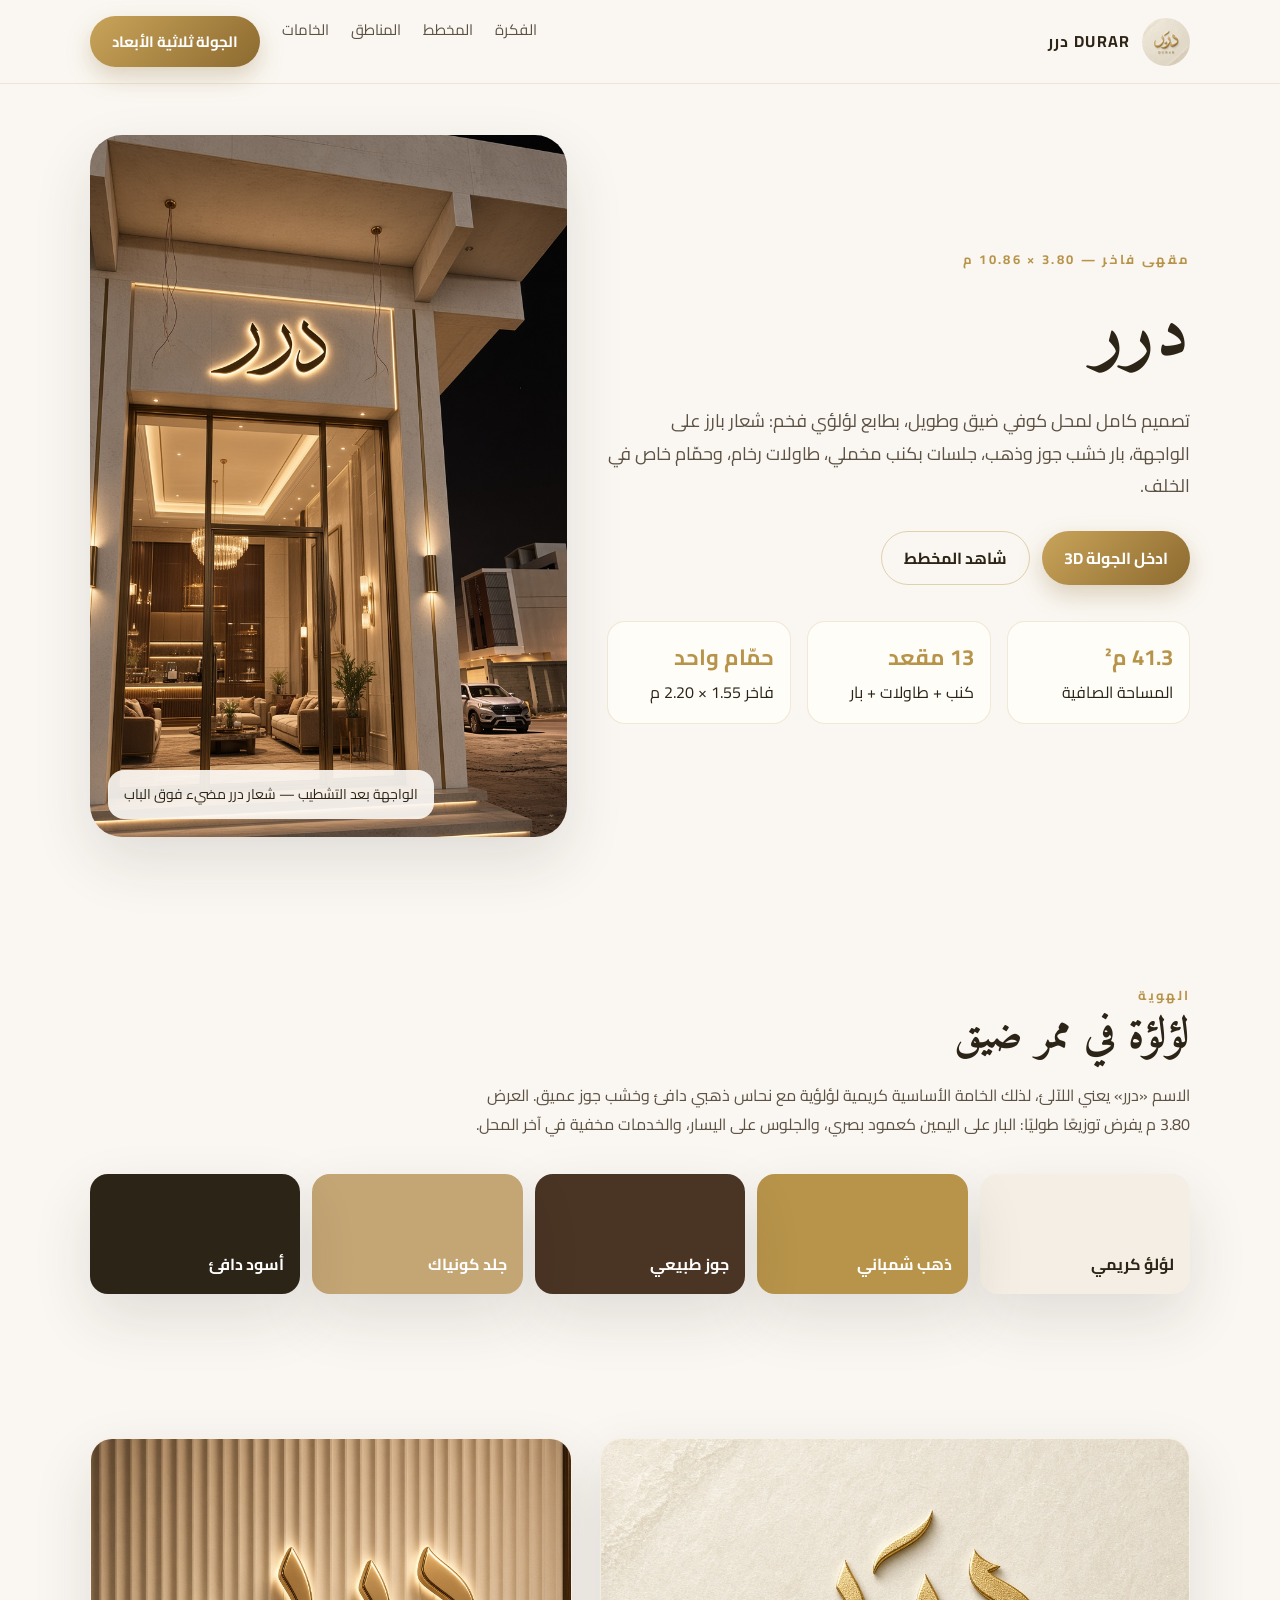
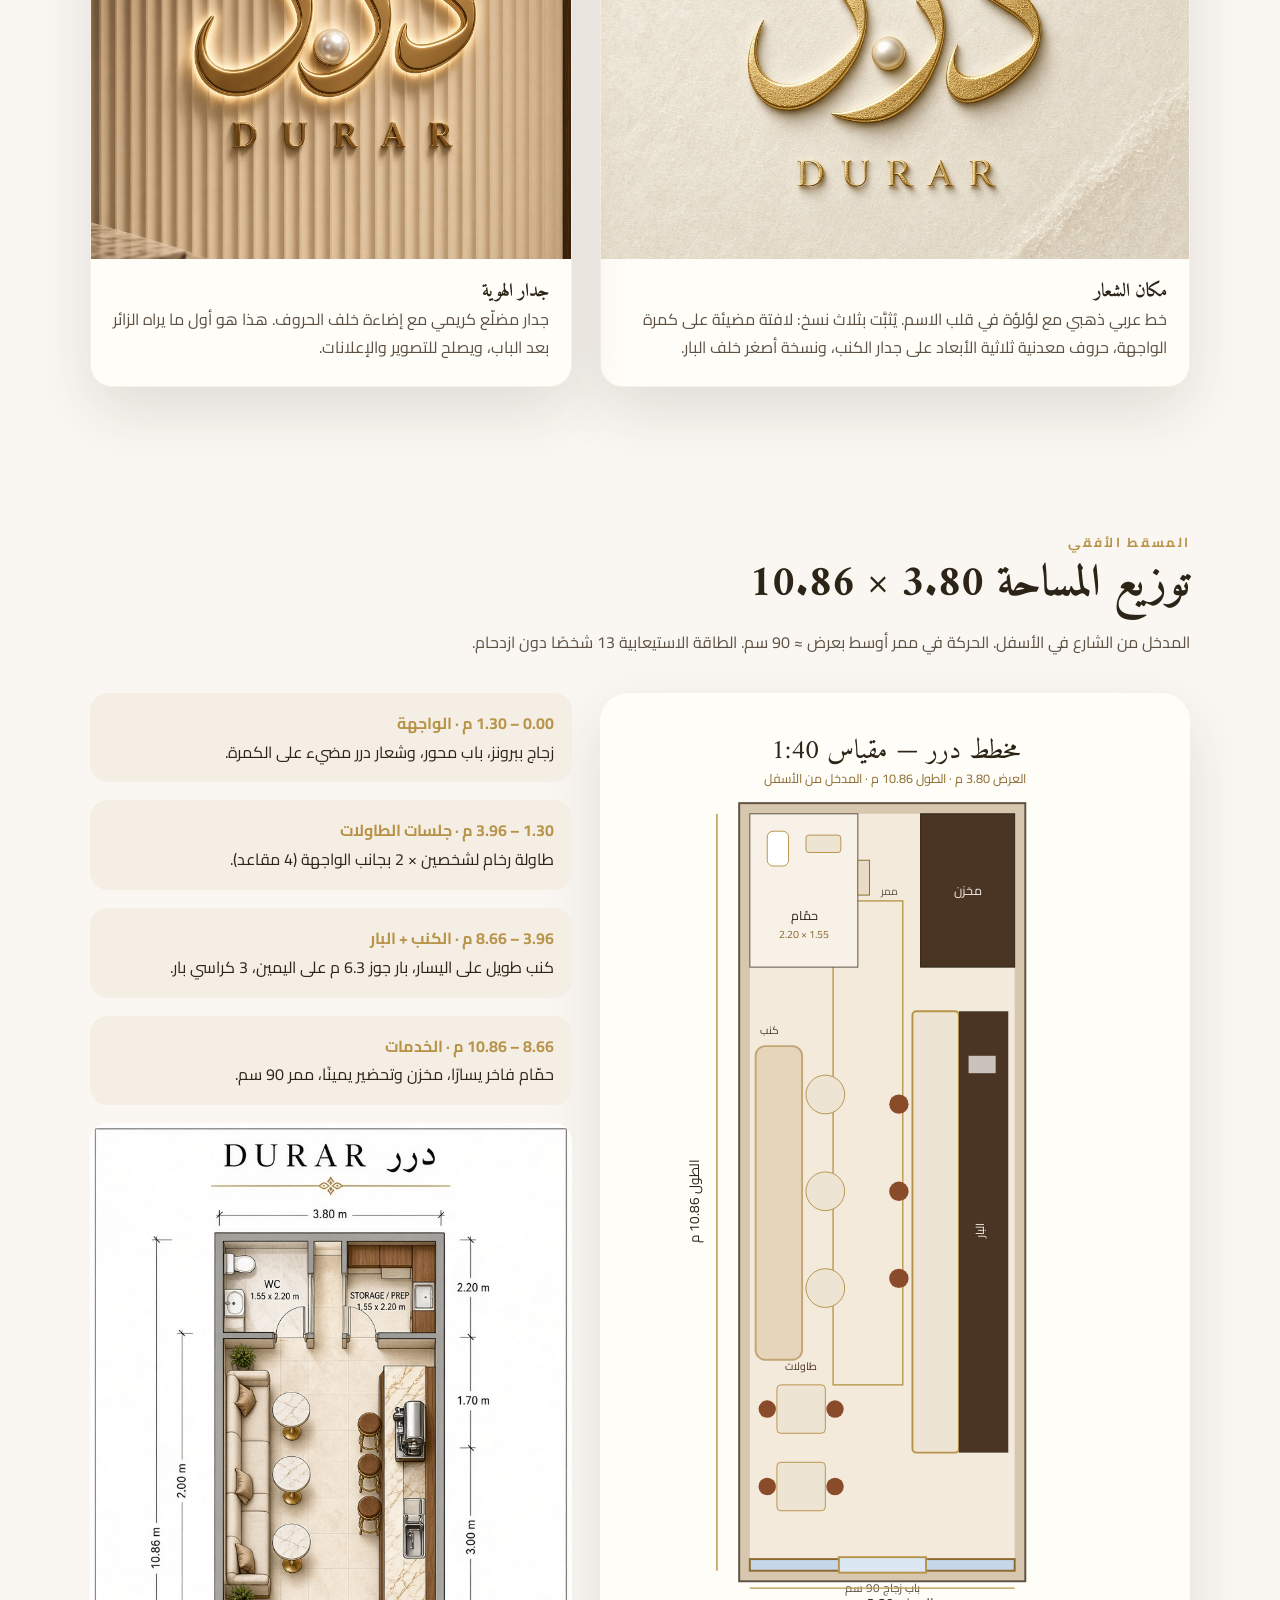
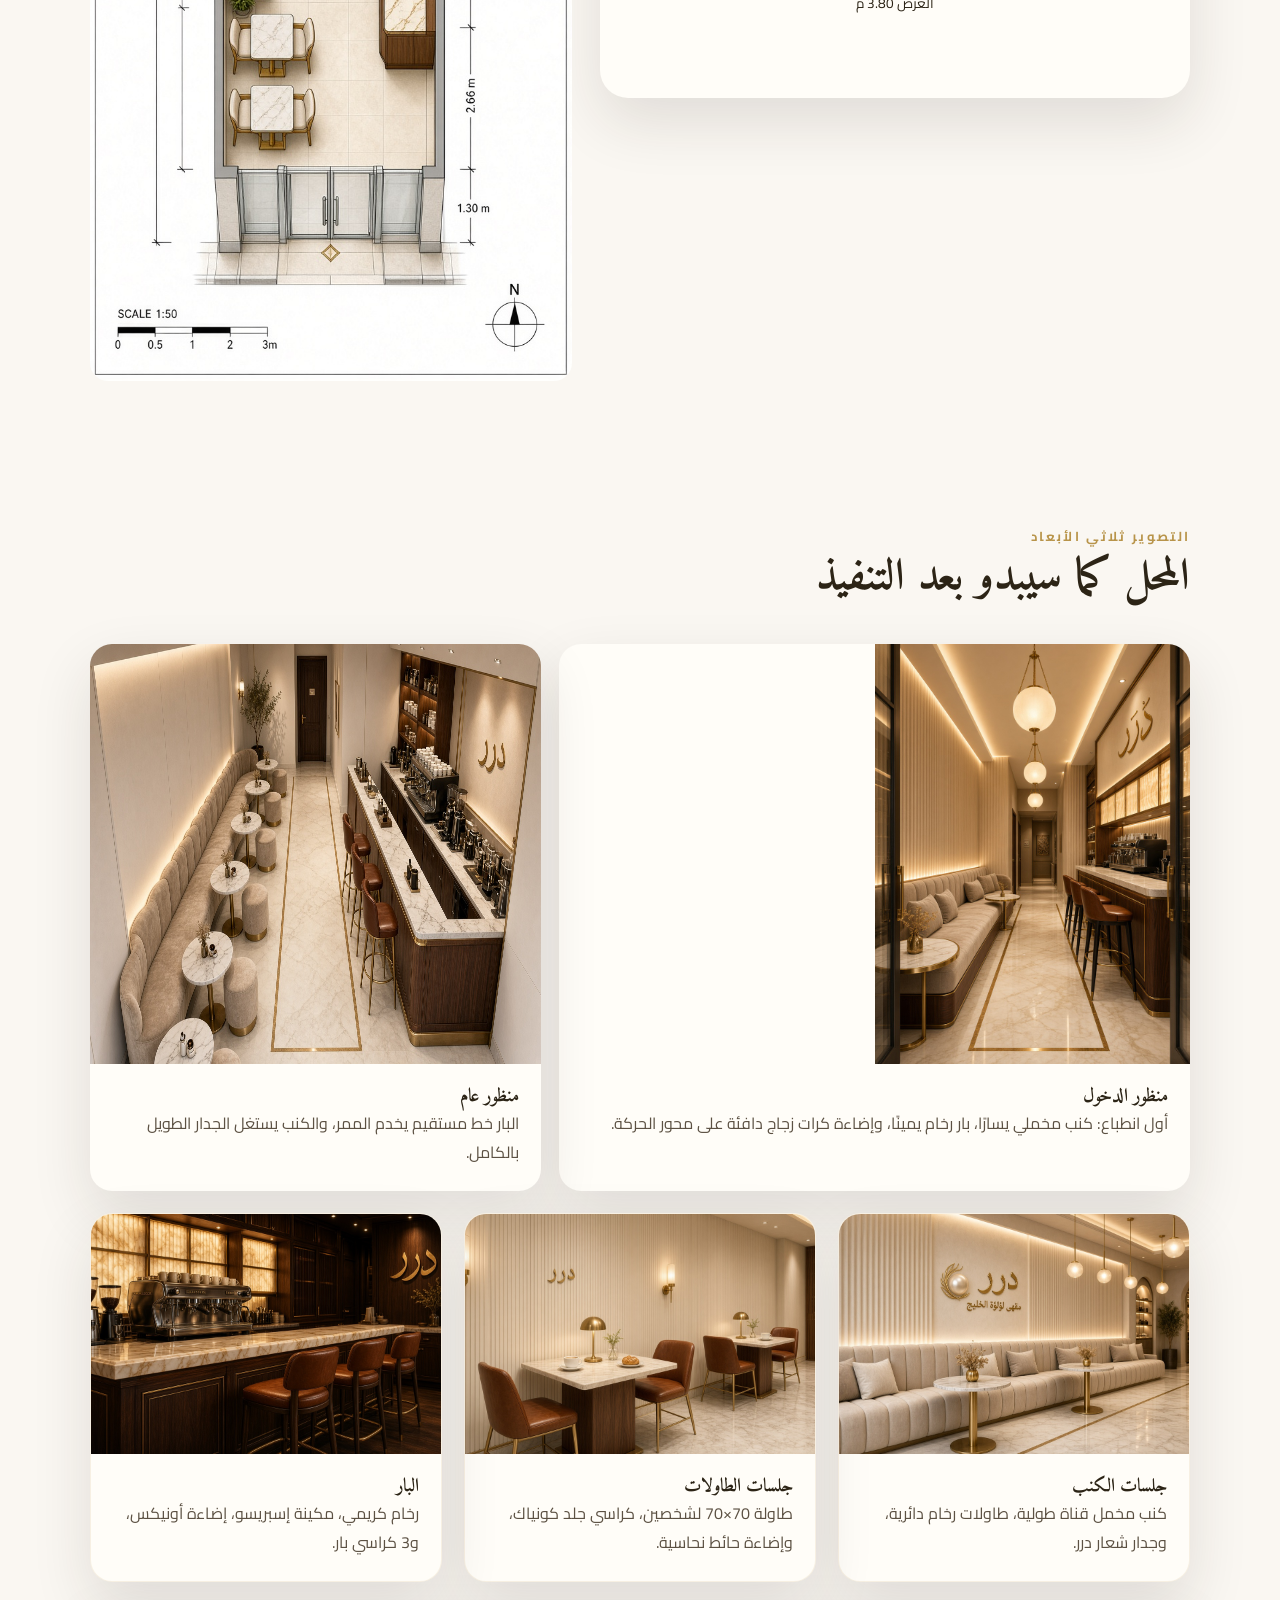
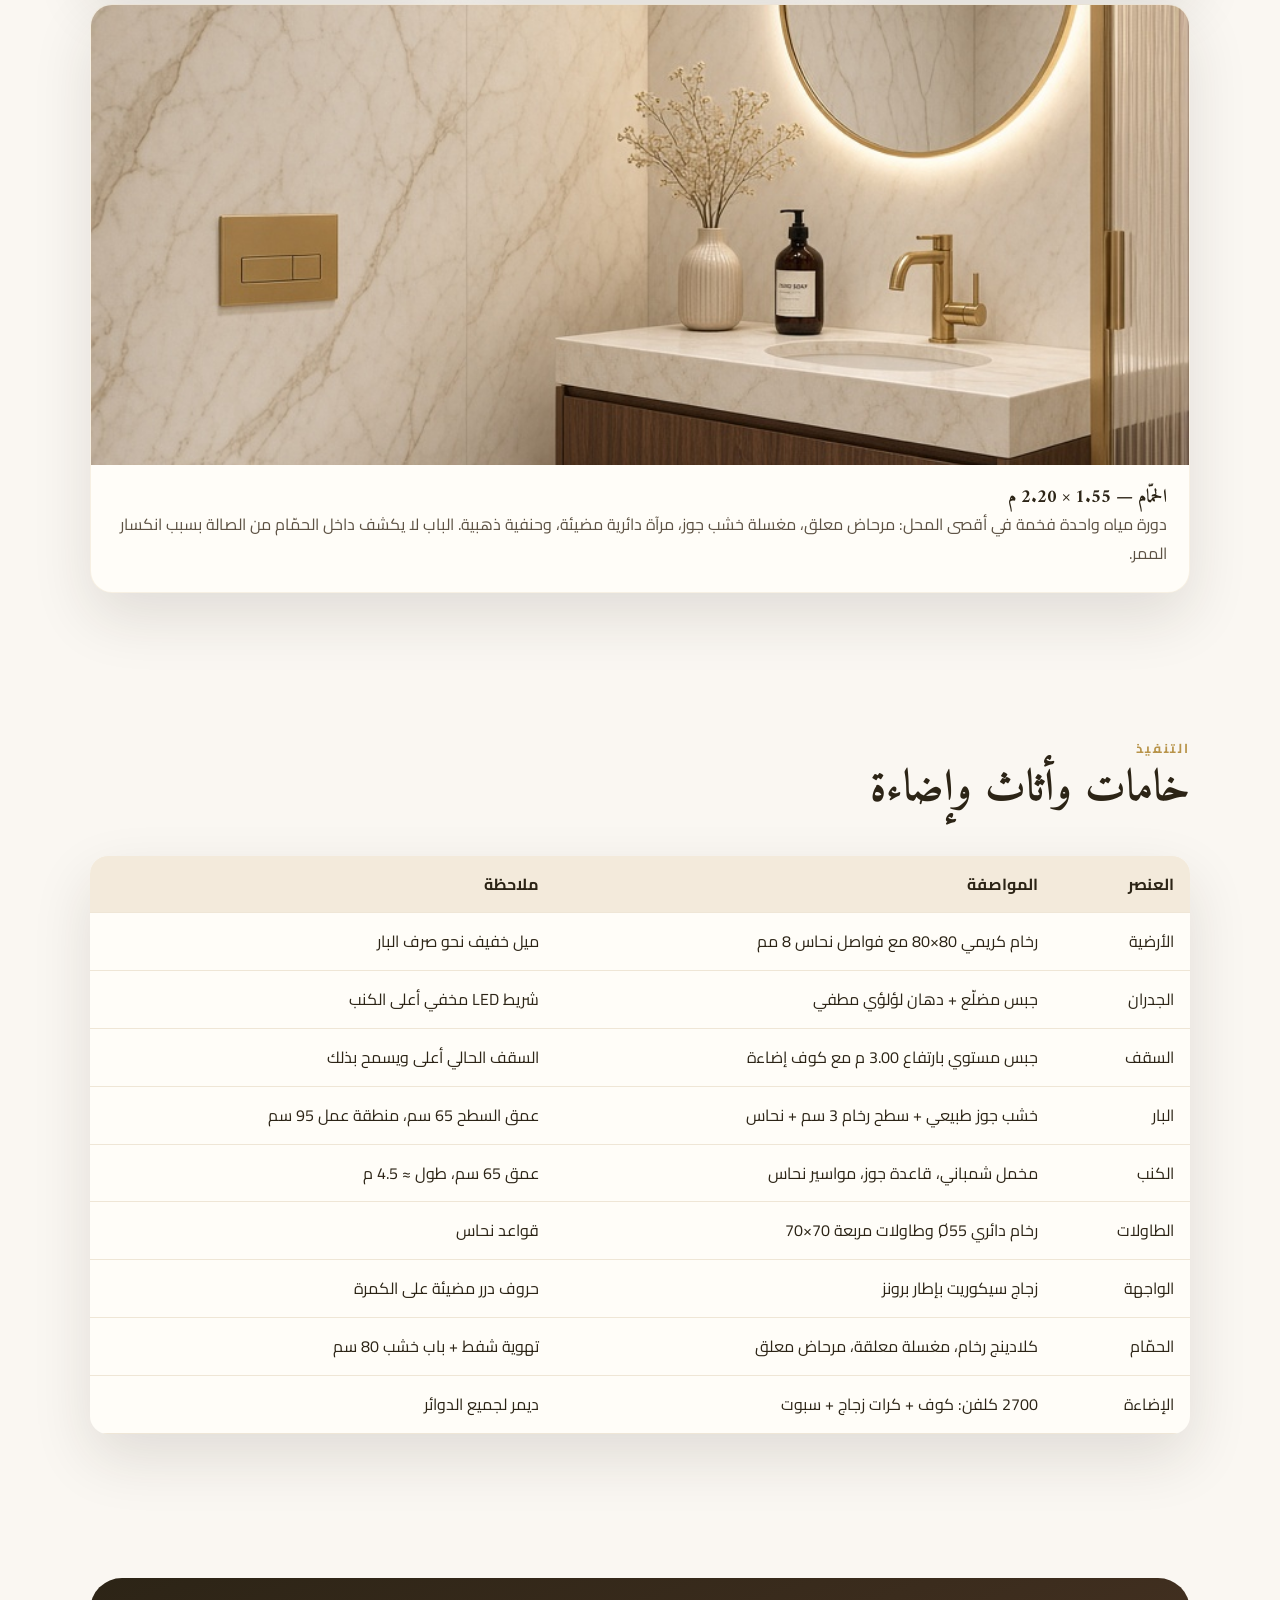
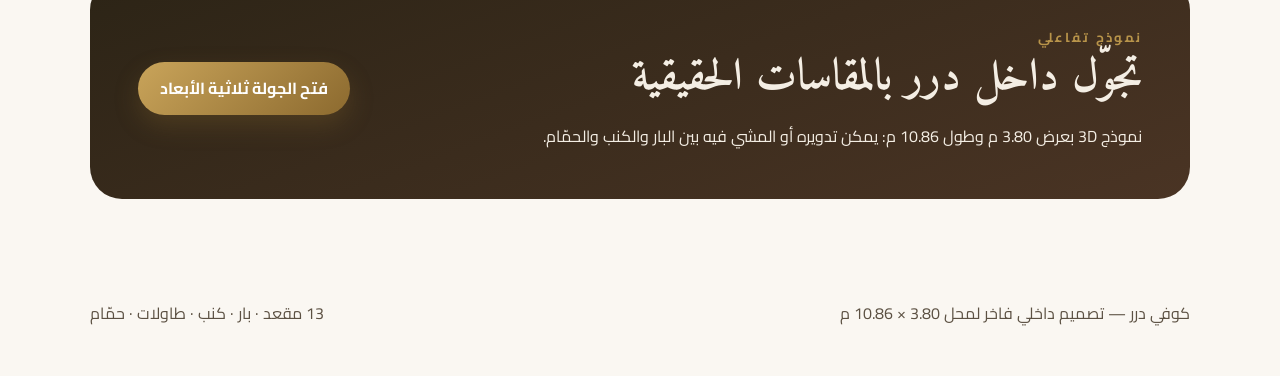
==== index.html @ 4da94f8b "Add Durar luxury cafe design with 3D walkthrough Complete interior concept for a 3.80 x 10.86 m coff" ====
<!DOCTYPE html>
<html lang="ar" dir="rtl">
<head>
  <meta charset="UTF-8" />
  <meta name="viewport" content="width=device-width, initial-scale=1" />
  <title>درر — تصميم محل كوفي فخم</title>
  <link rel="preconnect" href="https://fonts.googleapis.com" />
  <link rel="preconnect" href="https://fonts.gstatic.com" crossorigin />
  <link href="https://fonts.googleapis.com/css2?family=Amiri:wght@700&family=Cairo:wght@400;600;700&display=swap" rel="stylesheet" />
  <link rel="stylesheet" href="css/style.css" />
</head>
<body>
  <nav class="nav">
    <div class="brand">
      <img src="assets/images/durar-logo.png" alt="شعار درر" />
      <span>DURAR درر</span>
    </div>
    <div class="nav-links">
      <a href="#concept">الفكرة</a>
      <a href="#plan">المخطط</a>
      <a href="#zones">المناطق</a>
      <a href="#materials">الخامات</a>
      <a href="tour.html" class="btn">الجولة ثلاثية الأبعاد</a>
    </div>
  </nav>

  <header class="hero">
    <div>
      <div class="eyebrow">مقهى فاخر — 3.80 × 10.86 م</div>
      <h1>درر</h1>
      <p class="lead">
        تصميم كامل لمحل كوفي ضيق وطويل، بطابع لؤلؤي فخم: شعار بارز على الواجهة،
        بار خشب جوز وذهب، جلسات بكنب مخملي، طاولات رخام، وحمّام خاص في الخلف.
      </p>
      <div class="hero-actions">
        <a class="btn" href="tour.html">ادخل الجولة 3D</a>
        <a class="btn ghost" href="#plan">شاهد المخطط</a>
      </div>
      <div class="stats">
        <div class="stat"><b>41.3 م²</b>المساحة الصافية</div>
        <div class="stat"><b>13 مقعد</b>كنب + طاولات + بار</div>
        <div class="stat"><b>حمّام واحد</b>فاخر 1.55 × 2.20 م</div>
      </div>
    </div>
    <div class="hero-visual">
      <img src="assets/images/durar-exterior-night.png" alt="واجهة محل درر ليلاً" />
      <div class="badge">الواجهة بعد التشطيب — شعار درر مضيء فوق الباب</div>
    </div>
  </header>

  <section id="concept">
    <div class="section-head">
      <div class="eyebrow">الهوية</div>
      <h2>لؤلؤة في ممر ضيق</h2>
      <p class="muted">
        الاسم «درر» يعني اللآلئ، لذلك الخامة الأساسية كريمية لؤلؤية مع نحاس ذهبي دافئ
        وخشب جوز عميق. العرض 3.80 م يفرض توزيعًا طوليًا: البار على اليمين كعمود بصري،
        والجلوس على اليسار، والخدمات مخفية في آخر المحل.
      </p>
    </div>
    <div class="palette">
      <div class="swatch" style="background:#f4eee4;color:#2c2416">لؤلؤ كريمي</div>
      <div class="swatch" style="background:#b8944a">ذهب شمباني</div>
      <div class="swatch" style="background:#4a3424">جوز طبيعي</div>
      <div class="swatch" style="background:#c4a574">جلد كونياك</div>
      <div class="swatch" style="background:#2c2416">أسود دافئ</div>
    </div>
  </section>

  <section>
    <div class="grid-2">
      <article class="card tall">
        <img src="assets/images/durar-logo.png" alt="شعار درر" />
        <div class="card-body">
          <h3>مكان الشعار</h3>
          <p class="muted">
            خط عربي ذهبي مع لؤلؤة في قلب الاسم. يُثبَّت بثلاث نسخ:
            لافتة مضيئة على كمرة الواجهة، حروف معدنية ثلاثية الأبعاد على جدار الكنب،
            ونسخة أصغر خلف البار.
          </p>
        </div>
      </article>
      <article class="card tall">
        <img src="assets/images/durar-logo-wall.png" alt="جدار شعار درر داخل المحل" />
        <div class="card-body">
          <h3>جدار الهوية</h3>
          <p class="muted">
            جدار مضلّع كريمي مع إضاءة خلف الحروف. هذا هو أول ما يراه الزائر بعد الباب،
            ويصلح للتصوير والإعلانات.
          </p>
        </div>
      </article>
    </div>
  </section>

  <section id="plan">
    <div class="section-head">
      <div class="eyebrow">المسقط الأفقي</div>
      <h2>توزيع المساحة 3.80 × 10.86</h2>
      <p class="muted">
        المدخل من الشارع في الأسفل. الحركة في ممر أوسط بعرض ≈ 90 سم.
        الطاقة الاستيعابية 13 شخصًا دون ازدحام.
      </p>
    </div>
    <div class="grid-2">
      <div class="plan-wrap">
        <svg class="plan-svg" viewBox="0 0 560 980" xmlns="http://www.w3.org/2000/svg" role="img" aria-label="مخطط محل درر">
          <rect width="560" height="980" fill="#fffdf8"/>
          <text x="280" y="42" text-anchor="middle" font-family="Amiri, serif" font-size="28" fill="#2c2416">مخطط درر — مقياس 1:40</text>
          <text x="280" y="68" text-anchor="middle" font-family="Cairo, sans-serif" font-size="13" fill="#8c6a2f">العرض 3.80 م  ·  الطول 10.86 م  ·  المدخل من الأسفل</text>

          <!-- scale: 1m = 72px, origin inner top-left at (130, 100) representing back-left of shop -->
          <g transform="translate(130,100)">
            <!-- outer walls, inner is 273.6 x 781.92 -->
            <rect x="-11" y="-11" width="295.6" height="803.92" fill="#d7c7ae" stroke="#5c5143" stroke-width="2"/>
            <rect x="0" y="0" width="273.6" height="781.92" fill="#f3eadb"/>

            <!-- brass floor inlay -->
            <rect x="86" y="90" width="72" height="500" fill="none" stroke="#b8944a" stroke-width="1.4"/>

            <!-- glass facade at bottom z=0 which is y=781.92 -->
            <rect x="0" y="770" width="273.6" height="12" fill="#c5d7e8" stroke="#8c6a2f" stroke-width="2"/>
            <rect x="92" y="768" width="90" height="16" fill="#dbe7f2" stroke="#b8944a" stroke-width="2"/>
            <text x="137" y="804" text-anchor="middle" font-size="12" fill="#5c5143" font-family="Cairo, sans-serif">باب زجاج 90 سم</text>

            <!-- two square tables near entrance: z=0.9-2.7 => y = 781.92 - z*72 -->
            <rect x="28" y="590" width="50" height="50" rx="4" fill="#eee4d4" stroke="#b8944a"/>
            <rect x="28" y="670" width="50" height="50" rx="4" fill="#eee4d4" stroke="#b8944a"/>
            <circle cx="18" cy="615" r="9" fill="#8a4b2a"/>
            <circle cx="88" cy="615" r="9" fill="#8a4b2a"/>
            <circle cx="18" cy="695" r="9" fill="#8a4b2a"/>
            <circle cx="88" cy="695" r="9" fill="#8a4b2a"/>
            <text x="53" y="575" text-anchor="middle" font-size="11" fill="#4a3424" font-family="Cairo, sans-serif">طاولات</text>

            <!-- sofa left z=3.05 to 7.55 -->
            <rect x="6" y="240" width="48" height="324" rx="10" fill="#e6d5bb" stroke="#c4a574" stroke-width="2"/>
            <circle cx="78" cy="290" r="20" fill="#eee4d4" stroke="#b8944a"/>
            <circle cx="78" cy="390" r="20" fill="#eee4d4" stroke="#b8944a"/>
            <circle cx="78" cy="490" r="20" fill="#eee4d4" stroke="#b8944a"/>
            <text x="30" y="228" font-size="11" fill="#4a3424" font-family="Cairo, sans-serif">كنب</text>

            <!-- bar right z=1.7 to 8.05 -->
            <rect x="168" y="204" width="48" height="456" rx="4" fill="#eee4d4" stroke="#b8944a" stroke-width="2"/>
            <rect x="216" y="204" width="51" height="456" fill="#4a3424"/>
            <circle cx="154" cy="300" r="10" fill="#8a4b2a"/>
            <circle cx="154" cy="390" r="10" fill="#8a4b2a"/>
            <circle cx="154" cy="480" r="10" fill="#8a4b2a"/>
            <rect x="226" y="250" width="28" height="18" fill="#c9c3bb"/>
            <text x="242" y="430" text-anchor="middle" font-size="12" fill="#f4eee4" font-family="Cairo, sans-serif" transform="rotate(-90 242 430)">البار</text>

            <!-- back service z=8.66-10.86 => y=0 to 158.4 -->
            <rect x="0" y="0" width="111.6" height="158.4" fill="#f7f1e8" stroke="#5c5143"/>
            <rect x="176.4" y="0" width="97.2" height="158.4" fill="#4a3424" stroke="#2c2416"/>
            <rect x="18" y="18" width="22" height="36" rx="6" fill="#ffffff" stroke="#b8944a"/>
            <rect x="58" y="22" width="36" height="18" rx="3" fill="#eee4d4" stroke="#b8944a"/>
            <text x="56" y="110" text-anchor="middle" font-size="13" fill="#2c2416" font-family="Cairo, sans-serif">حمّام</text>
            <text x="56" y="128" text-anchor="middle" font-size="11" fill="#8c6a2f" font-family="Cairo, sans-serif">1.55 × 2.20</text>
            <text x="225" y="84" text-anchor="middle" font-size="13" fill="#f4eee4" font-family="Cairo, sans-serif">مخزن</text>
            <text x="144" y="84" text-anchor="middle" font-size="11" fill="#5c5143" font-family="Cairo, sans-serif">ممر</text>
            <rect x="111.6" y="48" width="12" height="36" fill="#e8dcc8" stroke="#8c6a2f"/>
          </g>

          <!-- dimensions -->
          <text x="280" y="920" text-anchor="middle" font-size="14" fill="#2c2416" font-family="Cairo, sans-serif">العرض 3.80 م</text>
          <line x1="130" y1="900" x2="403.6" y2="900" stroke="#b8944a" stroke-width="1.5"/>
          <text x="78" y="500" text-anchor="middle" font-size="14" fill="#2c2416" font-family="Cairo, sans-serif" transform="rotate(-90 78 500)">الطول 10.86 م</text>
          <line x1="96" y1="100" x2="96" y2="882" stroke="#b8944a" stroke-width="1.5"/>
        </svg>
      </div>
      <div class="zones">
        <div class="zone"><b>0.00 – 1.30 م · الواجهة</b><br />زجاج ببرونز، باب محور، وشعار درر مضيء على الكمرة.</div>
        <div class="zone"><b>1.30 – 3.96 م · جلسات الطاولات</b><br />طاولة رخام لشخصين × 2 بجانب الواجهة (4 مقاعد).</div>
        <div class="zone"><b>3.96 – 8.66 م · الكنب + البار</b><br />كنب طويل على اليسار، بار جوز 6.3 م على اليمين، 3 كراسي بار.</div>
        <div class="zone"><b>8.66 – 10.86 م · الخدمات</b><br />حمّام فاخر يسارًا، مخزن وتحضير يمينًا، ممر 90 سم.</div>
        <img src="assets/images/durar-floorplan-accurate.png" alt="مخطط أثاث ملون لمحل درر" style="border-radius:18px" />
      </div>
    </div>
  </section>

  <section id="zones">
    <div class="section-head">
      <div class="eyebrow">التصوير ثلاثي الأبعاد</div>
      <h2>المحل كما سيبدو بعد التنفيذ</h2>
    </div>
    <div class="gallery">
      <article class="shot">
        <img src="assets/images/durar-interior-entrance.png" alt="منظور الدخول إلى المحل" />
        <div class="shot-body">
          <h3>منظور الدخول</h3>
          <p class="muted">أول انطباع: كنب مخملي يسارًا، بار رخام يمينًا، وإضاءة كرات زجاج دافئة على محور الحركة.</p>
        </div>
      </article>
      <article class="shot">
        <img src="assets/images/durar-isometric.png" alt="منظور علوي لكامل المحل" />
        <div class="shot-body">
          <h3>منظور عام</h3>
          <p class="muted">البار خط مستقيم يخدم الممر، والكنب يستغل الجدار الطويل بالكامل.</p>
        </div>
      </article>
    </div>
    <div class="grid-3" style="margin-top:22px">
      <article class="card">
        <img src="assets/images/durar-sofa-lounge.png" alt="جلسات الكنب" />
        <div class="card-body">
          <h3>جلسات الكنب</h3>
          <p class="muted">كنب مخمل قناة طولية، طاولات رخام دائرية، وجدار شعار درر.</p>
        </div>
      </article>
      <article class="card">
        <img src="assets/images/durar-tables.png" alt="جلسات الطاولات" />
        <div class="card-body">
          <h3>جلسات الطاولات</h3>
          <p class="muted">طاولة 70×70 لشخصين، كراسي جلد كونياك، وإضاءة حائط نحاسية.</p>
        </div>
      </article>
      <article class="card">
        <img src="assets/images/durar-bar.png" alt="بار درر" />
        <div class="card-body">
          <h3>البار</h3>
          <p class="muted">رخام كريمي، مكينة إسبريسو، إضاءة أونيكس، و3 كراسي بار.</p>
        </div>
      </article>
    </div>
    <article class="card" style="margin-top:22px">
      <img src="assets/images/durar-bathroom.png" alt="حمام محل درر" style="height:460px;object-fit:cover" />
      <div class="card-body">
        <h3>الحمّام — 1.55 × 2.20 م</h3>
        <p class="muted">
          دورة مياه واحدة فخمة في أقصى المحل: مرحاض معلق، مغسلة خشب جوز، مرآة دائرية مضيئة،
          وحنفية ذهبية. الباب لا يكشف داخل الحمّام من الصالة بسبب انكسار الممر.
        </p>
      </div>
    </article>
  </section>

  <section id="materials">
    <div class="section-head">
      <div class="eyebrow">التنفيذ</div>
      <h2>خامات وأثاث وإضاءة</h2>
    </div>
    <table>
      <thead>
        <tr><th>العنصر</th><th>المواصفة</th><th>ملاحظة</th></tr>
      </thead>
      <tbody>
        <tr><td>الأرضية</td><td>رخام كريمي 80×80 مع فواصل نحاس 8 مم</td><td>ميل خفيف نحو صرف البار</td></tr>
        <tr><td>الجدران</td><td>جبس مضلّع + دهان لؤلؤي مطفي</td><td>شريط LED مخفي أعلى الكنب</td></tr>
        <tr><td>السقف</td><td>جبس مستوي بارتفاع 3.00 م مع كوف إضاءة</td><td>السقف الحالي أعلى ويسمح بذلك</td></tr>
        <tr><td>البار</td><td>خشب جوز طبيعي + سطح رخام 3 سم + نحاس</td><td>عمق السطح 65 سم، منطقة عمل 95 سم</td></tr>
        <tr><td>الكنب</td><td>مخمل شمباني، قاعدة جوز، مواسير نحاس</td><td>عمق 65 سم، طول ≈ 4.5 م</td></tr>
        <tr><td>الطاولات</td><td>رخام دائري Ø55 وطاولات مربعة 70×70</td><td>قواعد نحاس</td></tr>
        <tr><td>الواجهة</td><td>زجاج سيكوريت بإطار برونز</td><td>حروف درر مضيئة على الكمرة</td></tr>
        <tr><td>الحمّام</td><td>كلادينج رخام، مغسلة معلقة، مرحاض معلق</td><td>تهوية شفط + باب خشب 80 سم</td></tr>
        <tr><td>الإضاءة</td><td>2700 كلفن: كوف + كرات زجاج + سبوت</td><td>ديمر لجميع الدوائر</td></tr>
      </tbody>
    </table>
  </section>

  <section>
    <div class="cta">
      <div>
        <div class="eyebrow">نموذج تفاعلي</div>
        <h2>تجوّل داخل درر بالمقاسات الحقيقية</h2>
        <p>نموذج 3D بعرض 3.80 م وطول 10.86 م: يمكن تدويره أو المشي فيه بين البار والكنب والحمّام.</p>
      </div>
      <a class="btn" href="tour.html">فتح الجولة ثلاثية الأبعاد</a>
    </div>
  </section>

  <footer>
    <span>كوفي درر — تصميم داخلي فاخر لمحل 3.80 × 10.86 م</span>
    <span>13 مقعد · بار · كنب · طاولات · حمّام</span>
  </footer>
</body>
</html>
---- css/style.css ----
:root {
  --cream: #f4eee4;
  --cream-dark: #e8dcc8;
  --pearl: #faf7f2;
  --ink: #2c2416;
  --ink-soft: #5c5143;
  --gold: #b8944a;
  --gold-light: #d4b56a;
  --walnut: #4a3424;
  --white: #fffdf8;
  --shadow: 0 24px 60px rgba(44, 36, 22, 0.12);
  --radius: 22px;
}

* {
  box-sizing: border-box;
  margin: 0;
  padding: 0;
}

html {
  scroll-behavior: smooth;
}

body {
  font-family: "Cairo", "Segoe UI", Tahoma, sans-serif;
  background: var(--pearl);
  color: var(--ink);
  line-height: 1.8;
  direction: rtl;
}

img {
  max-width: 100%;
  display: block;
}

a {
  color: inherit;
  text-decoration: none;
}

.nav {
  position: sticky;
  top: 0;
  z-index: 40;
  display: flex;
  justify-content: space-between;
  align-items: center;
  padding: 16px 7vw;
  background: rgba(250, 247, 242, 0.92);
  backdrop-filter: blur(16px);
  border-bottom: 1px solid rgba(184, 148, 74, 0.18);
}

.brand {
  display: flex;
  align-items: center;
  gap: 12px;
  font-weight: 700;
  letter-spacing: 0.08em;
}

.brand img {
  width: 48px;
  height: 48px;
  object-fit: cover;
  border-radius: 50%;
}

.nav-links {
  display: flex;
  gap: 22px;
  font-size: 15px;
  color: var(--ink-soft);
}

.nav-links a:hover,
.btn:hover {
  color: var(--gold);
}

.btn {
  display: inline-flex;
  align-items: center;
  justify-content: center;
  gap: 8px;
  background: linear-gradient(135deg, #c9a45a, #8c6a2f);
  color: white;
  padding: 12px 22px;
  border-radius: 999px;
  font-weight: 700;
  border: 0;
  cursor: pointer;
  box-shadow: 0 10px 24px rgba(140, 106, 47, 0.28);
}

.btn.ghost {
  background: transparent;
  color: var(--ink);
  border: 1px solid rgba(184, 148, 74, 0.4);
  box-shadow: none;
}

.hero {
  min-height: 92vh;
  display: grid;
  grid-template-columns: 1.1fr 0.9fr;
  gap: 40px;
  align-items: center;
  padding: 48px 7vw 72px;
}

.eyebrow {
  color: var(--gold);
  font-weight: 700;
  letter-spacing: 0.18em;
  font-size: 13px;
}

h1,
h2,
h3 {
  font-family: "Amiri", serif;
  line-height: 1.35;
}

h1 {
  font-size: clamp(42px, 6vw, 78px);
  margin: 12px 0 18px;
}

h2 {
  font-size: clamp(28px, 4vw, 44px);
  margin-bottom: 14px;
}

.lead {
  font-size: 18px;
  color: var(--ink-soft);
  max-width: 620px;
}

.hero-actions {
  display: flex;
  gap: 12px;
  margin-top: 28px;
  flex-wrap: wrap;
}

.stats {
  display: grid;
  grid-template-columns: repeat(3, minmax(0, 1fr));
  gap: 16px;
  margin-top: 36px;
}

.stat {
  background: var(--white);
  border: 1px solid rgba(184, 148, 74, 0.2);
  border-radius: 18px;
  padding: 16px;
}

.stat b {
  display: block;
  font-size: 22px;
  color: var(--gold);
}

.hero-visual {
  position: relative;
}

.hero-visual img {
  width: 100%;
  height: 78vh;
  object-fit: cover;
  border-radius: 32px;
  box-shadow: var(--shadow);
}

.badge {
  position: absolute;
  left: 18px;
  bottom: 18px;
  background: rgba(250, 247, 242, 0.92);
  padding: 12px 16px;
  border-radius: 16px;
  font-size: 14px;
}

section {
  padding: 72px 7vw;
}

.section-head {
  max-width: 720px;
  margin-bottom: 36px;
}

.palette {
  display: grid;
  grid-template-columns: repeat(5, 1fr);
  gap: 12px;
}

.swatch {
  border-radius: 18px;
  min-height: 120px;
  padding: 16px;
  display: flex;
  align-items: flex-end;
  color: white;
  font-weight: 700;
  box-shadow: var(--shadow);
}

.grid-2 {
  display: grid;
  grid-template-columns: 1.1fr 0.9fr;
  gap: 28px;
  align-items: start;
}

.grid-3 {
  display: grid;
  grid-template-columns: repeat(3, 1fr);
  gap: 22px;
}

.card {
  background: var(--white);
  border-radius: var(--radius);
  overflow: hidden;
  box-shadow: var(--shadow);
  border: 1px solid rgba(184, 148, 74, 0.12);
}

.card img {
  width: 100%;
  height: 240px;
  object-fit: cover;
}

.card.tall img,
.shot img {
  height: 420px;
}

.card-body,
.shot-body {
  padding: 20px 22px 24px;
}

.muted {
  color: var(--ink-soft);
}

.plan-wrap {
  background: var(--white);
  border-radius: 28px;
  padding: 24px;
  box-shadow: var(--shadow);
  overflow: auto;
}

.plan-svg {
  width: 100%;
  min-width: 320px;
  height: auto;
}

.zones {
  display: grid;
  gap: 18px;
}

.zone {
  background: var(--cream);
  border-radius: 18px;
  padding: 16px 18px;
}

.zone b {
  color: var(--gold);
}

.gallery {
  display: grid;
  grid-template-columns: 1.4fr 1fr;
  gap: 18px;
}

.shot {
  background: var(--white);
  border-radius: var(--radius);
  overflow: hidden;
  box-shadow: var(--shadow);
}

table {
  width: 100%;
  border-collapse: collapse;
  background: var(--white);
  border-radius: 18px;
  overflow: hidden;
  box-shadow: var(--shadow);
}

th,
td {
  padding: 14px 16px;
  text-align: right;
  border-bottom: 1px solid #efe6d6;
}

th {
  background: #f3eadb;
  font-weight: 700;
}

.cta {
  background: linear-gradient(160deg, #2c2416, #4a3424);
  color: var(--cream);
  border-radius: 32px;
  padding: 48px;
  display: flex;
  justify-content: space-between;
  align-items: center;
  gap: 20px;
}

.cta h2,
.cta p {
  color: var(--cream);
}

footer {
  padding: 28px 7vw 48px;
  color: var(--ink-soft);
  display: flex;
  justify-content: space-between;
  gap: 12px;
  flex-wrap: wrap;
}

@media (max-width: 980px) {
  .hero,
  .grid-2,
  .grid-3,
  .gallery,
  .palette,
  .cta,
  .nav {
    grid-template-columns: 1fr;
    display: flex;
    flex-direction: column;
  }

  .nav-links {
    flex-wrap: wrap;
    justify-content: center;
  }

  .hero-visual img,
  .card.tall img,
  .shot img {
    height: 52vh;
  }

  .stats {
    grid-template-columns: 1fr;
  }
}
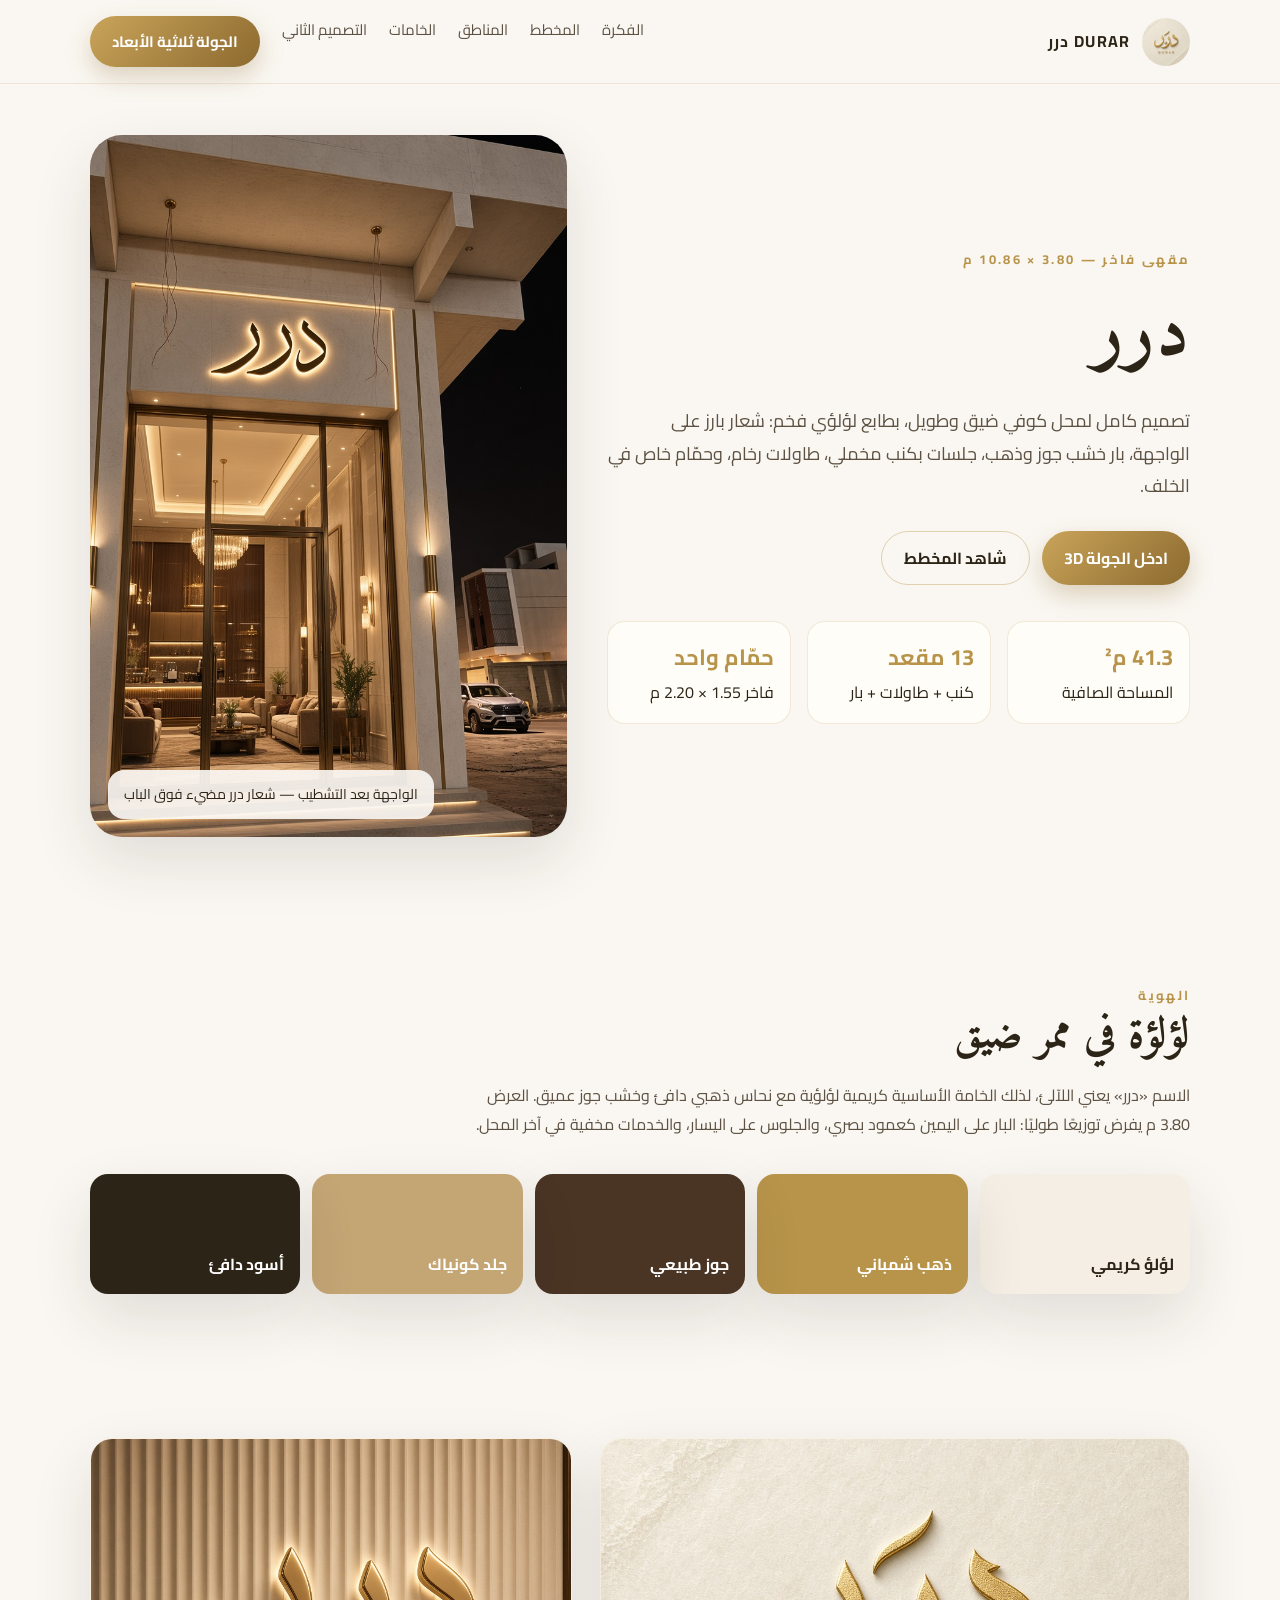
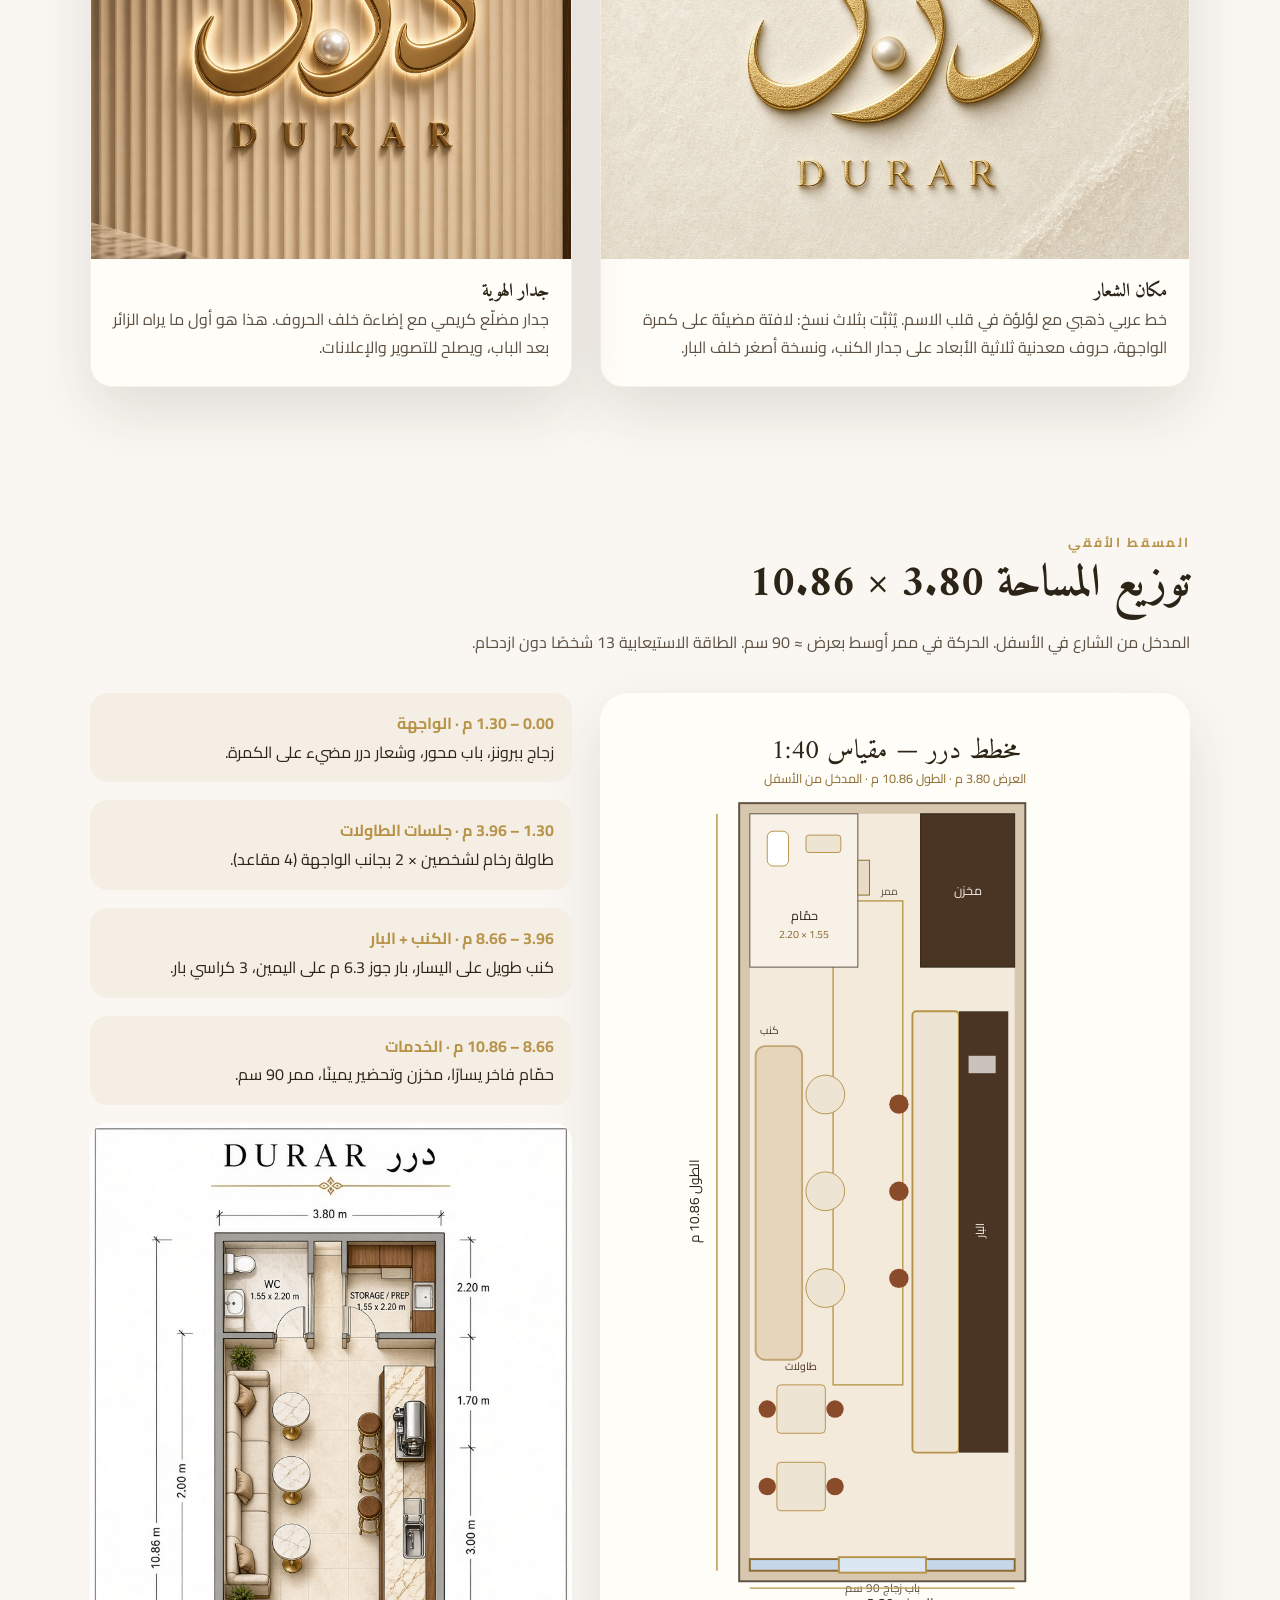
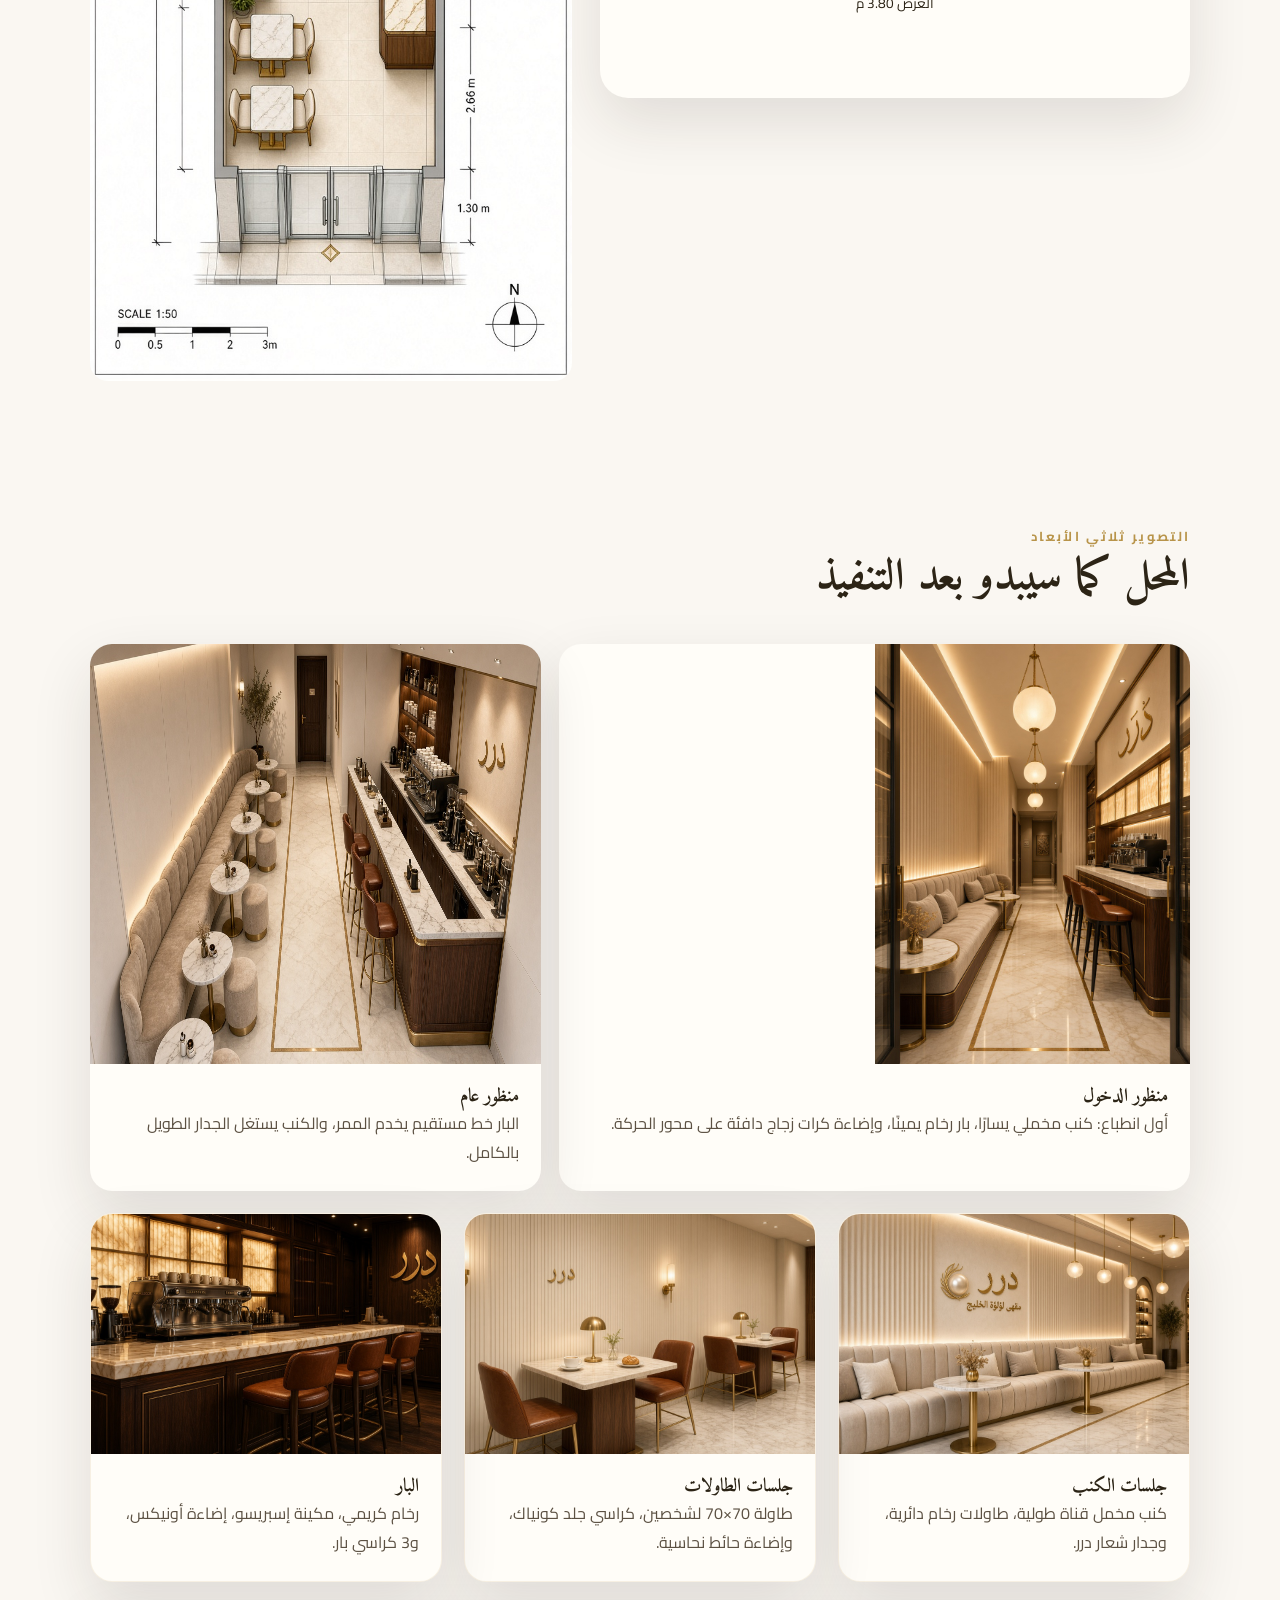
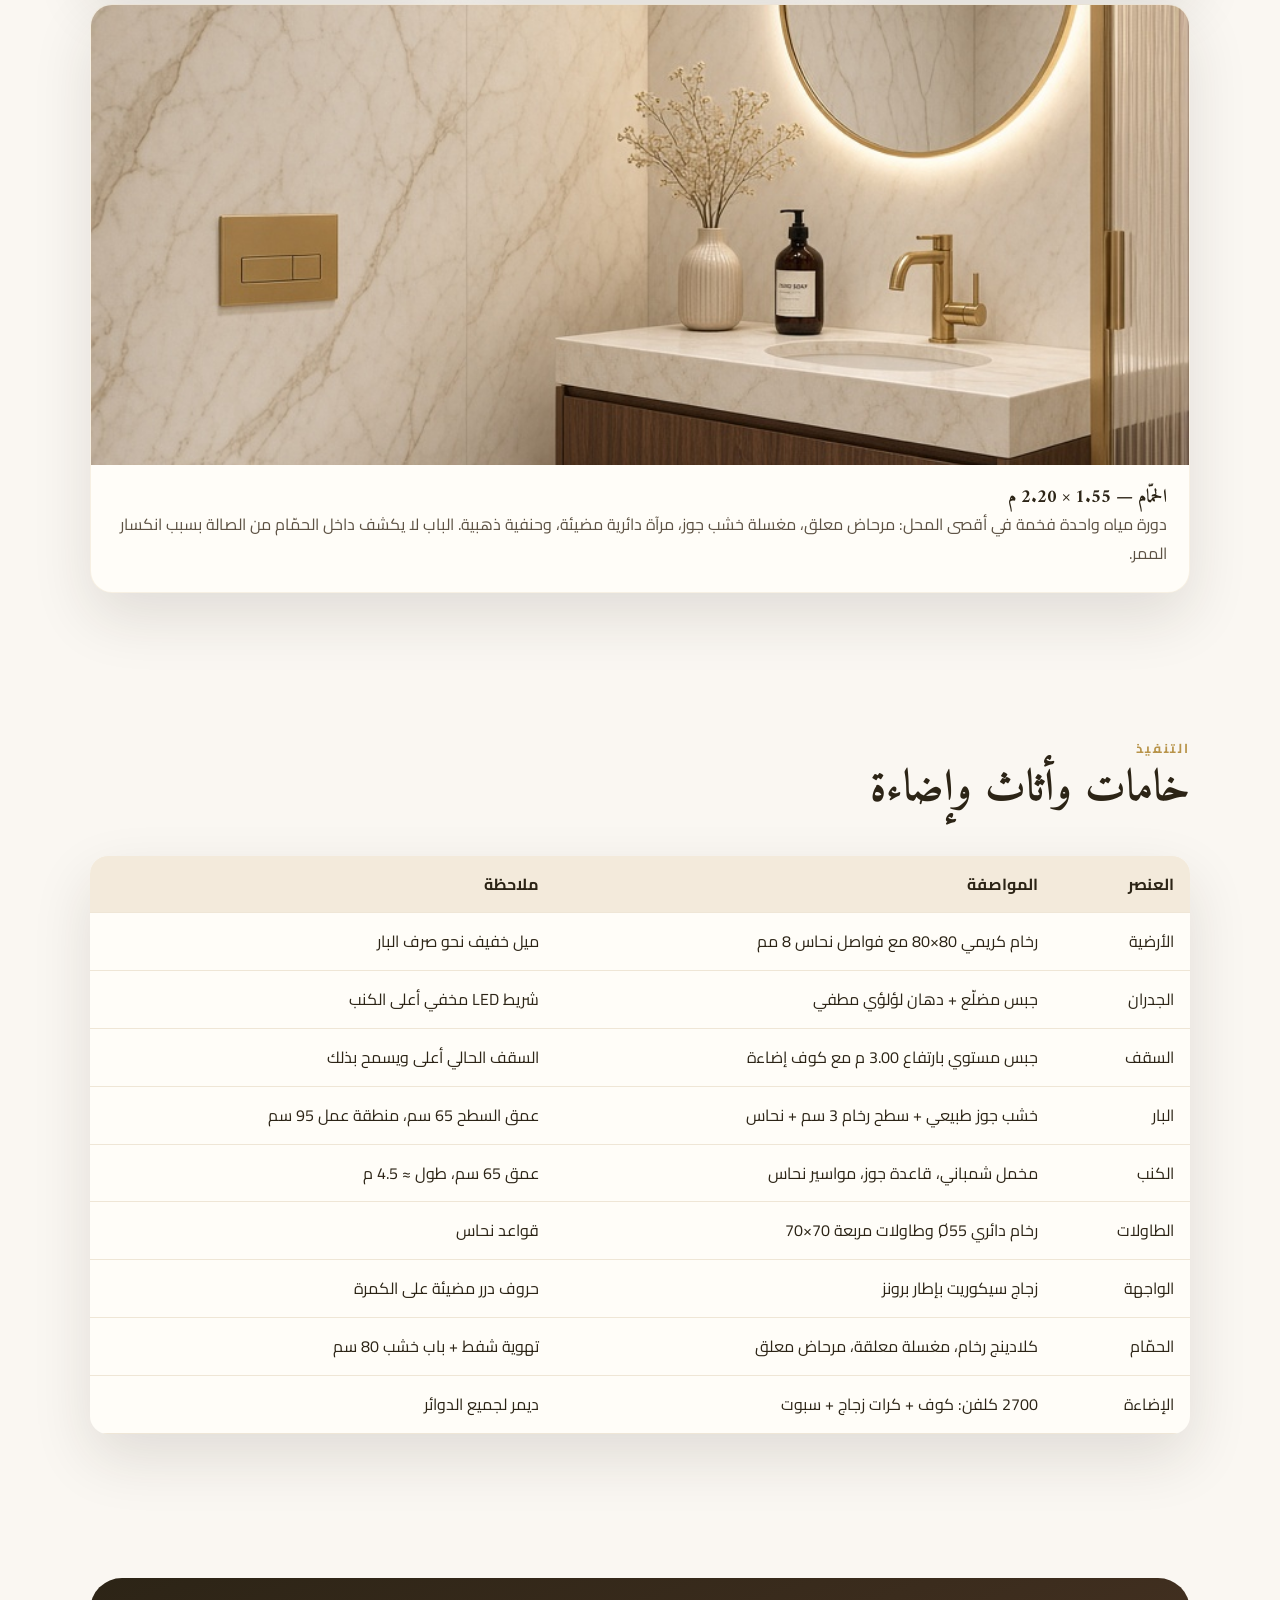
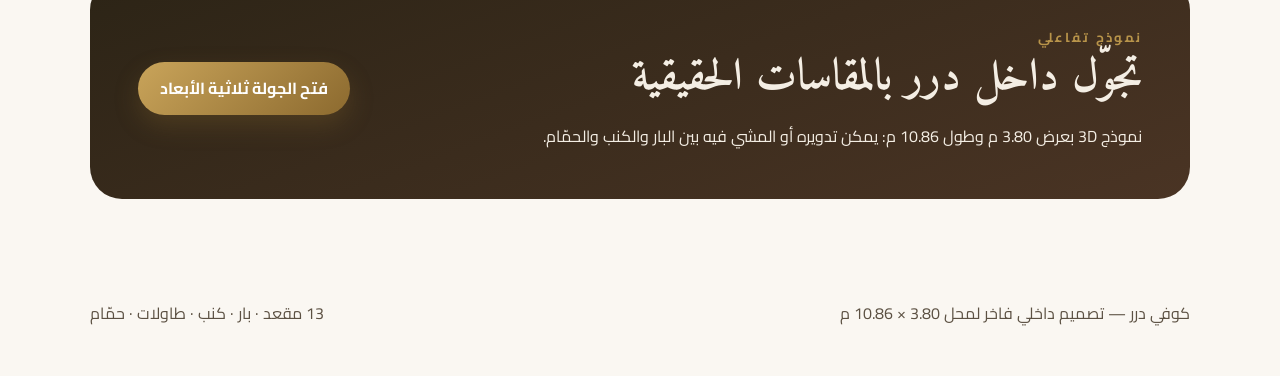
==== commit 6e42e3e9: "Add second Durar design with a walk-in staff bar New emerald-and-brass scheme on the same 3.80 x 10." ====
--- a/index.html
+++ b/index.html
@@ -20,6 +20,7 @@
       <a href="#plan">المخطط</a>
       <a href="#zones">المناطق</a>
       <a href="#materials">الخامات</a>
+      <a href="design2.html">التصميم الثاني</a>
       <a href="tour.html" class="btn">الجولة ثلاثية الأبعاد</a>
     </div>
   </nav>
